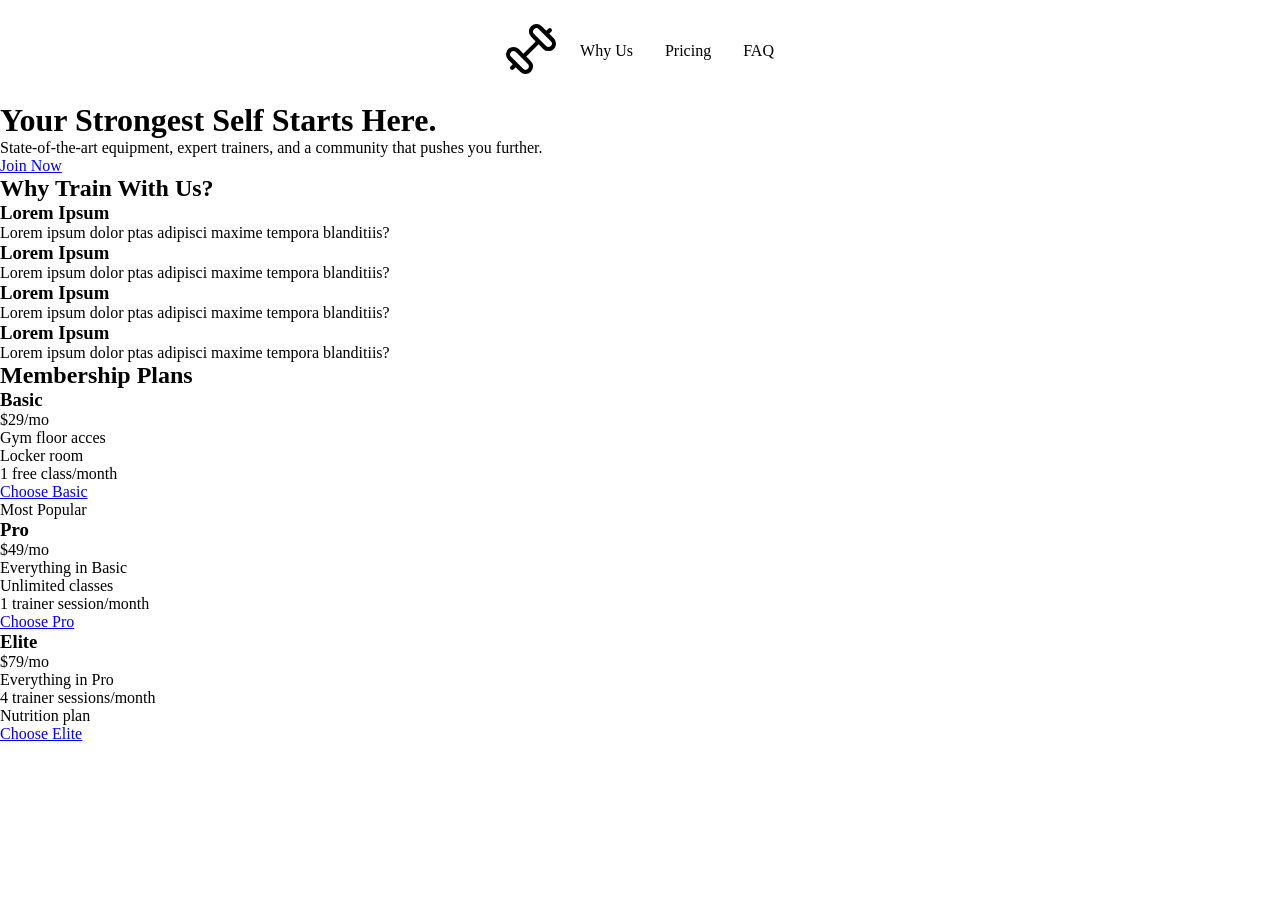
==== index.html @ ecee2700 "era o display column '-'" ====
<!DOCTYPE html>
<html lang="en">
<head>
    <meta charset="UTF-8">
    <meta name="viewport" content="width=device-width, initial-scale=1.0">
    <title>Generic Gym</title>
    <link rel="stylesheet" href="./styles/style.css">
</head>
<body>
    <header class="hero">
        <nav>
            <a href="index.html"><img src="images/gym-svgrepo-com.svg" alt="Generic Gym Logo" id="logo"></a>
            <ul class="nav-links">
                <li>Why Us</li>
                <li>Pricing</li>
                <li>FAQ</li>
            </ul>
        </nav>
        <div class="hero-content">
            <h1>Your Strongest Self Starts Here.</h1>
            <p>State-of-the-art equipment, expert trainers, and a community that pushes you further.</p>
            <a href="#" class="button-primary">Join Now</a>
        </div>
    </header>
    <section id="benefits-section">
        <h2>Why Train With Us?</h2>
        <ul id="benefits-list">
            <li class="benefits-item">
                <h3>Lorem Ipsum</h3>
                <p>Lorem ipsum dolor ptas adipisci maxime tempora blanditiis?</p>
            </li>
            <li class="benefits-item">
                <h3>Lorem Ipsum</h3>
                <p>Lorem ipsum dolor ptas adipisci maxime tempora blanditiis?</p>
            </li>
            <li class="benefits-item">
                <h3>Lorem Ipsum</h3>
                <p>Lorem ipsum dolor ptas adipisci maxime tempora blanditiis?</p>
            </li>
            <li class="benefits-item">
                <h3>Lorem Ipsum</h3>
                <p>Lorem ipsum dolor ptas adipisci maxime tempora blanditiis?</p>
            </li>
        </ul>
    </section>
    <section id="membership-plans-section">
        <h2>Membership Plans</h2>
        <ul id="membership-plans-list">
            <li class="membership-plans-item">
                <h3>Basic</h3>
                <p>&dollar;29<span class="per-month">/mo</span></p>
                <ul>
                    <li>Gym floor acces</li>
                    <li>Locker room</li>
                    <li>1 free class/month</li>
                </ul>
                <a href="#" class="button-secondary">Choose Basic</a>
            </li>
            <li class="membership-plans-item featured">
                <p class="badge">Most Popular</p>
                <h3>Pro</h3>
                <p>&dollar;49<span class="per-month">/mo</span></p>
                <ul>
                    <li>Everything in Basic</li>
                    <li>Unlimited classes</li>
                    <li>1 trainer session/month</li>
                </ul>
                <a href="#" class="button-secondary">Choose Pro</a>
            </li>
            <li class="membership-plans-item">
                <h3>Elite</h3>
                <p>&dollar;79<span class="per-month">/mo</span></p>
                <ul>
                    <li>Everything in Pro</li>
                    <li>4 trainer sessions/month</li>
                    <li>Nutrition plan</li>
                </ul>
                <a href="#" class="button-secondary">Choose Elite</a>
            </li>
        </ul>
    </section>
</body>
</html>
---- styles/style.css ----
/* Reset */
* {
    margin: 0;
    padding: 0;
    box-sizing: border-box;
    
}

#logo {
    width: 50px;
}

nav {
    display: flex;
    gap: 24px;
    align-items: center;
    max-width: 1100px;
    margin: 0 auto;
    padding: 24px 20px;
}

.hero {
    display: flex;
    flex-direction: column;
}
.nav-links {
    display: flex;
    gap: 32px;
}

ul {
    list-style: none;
}
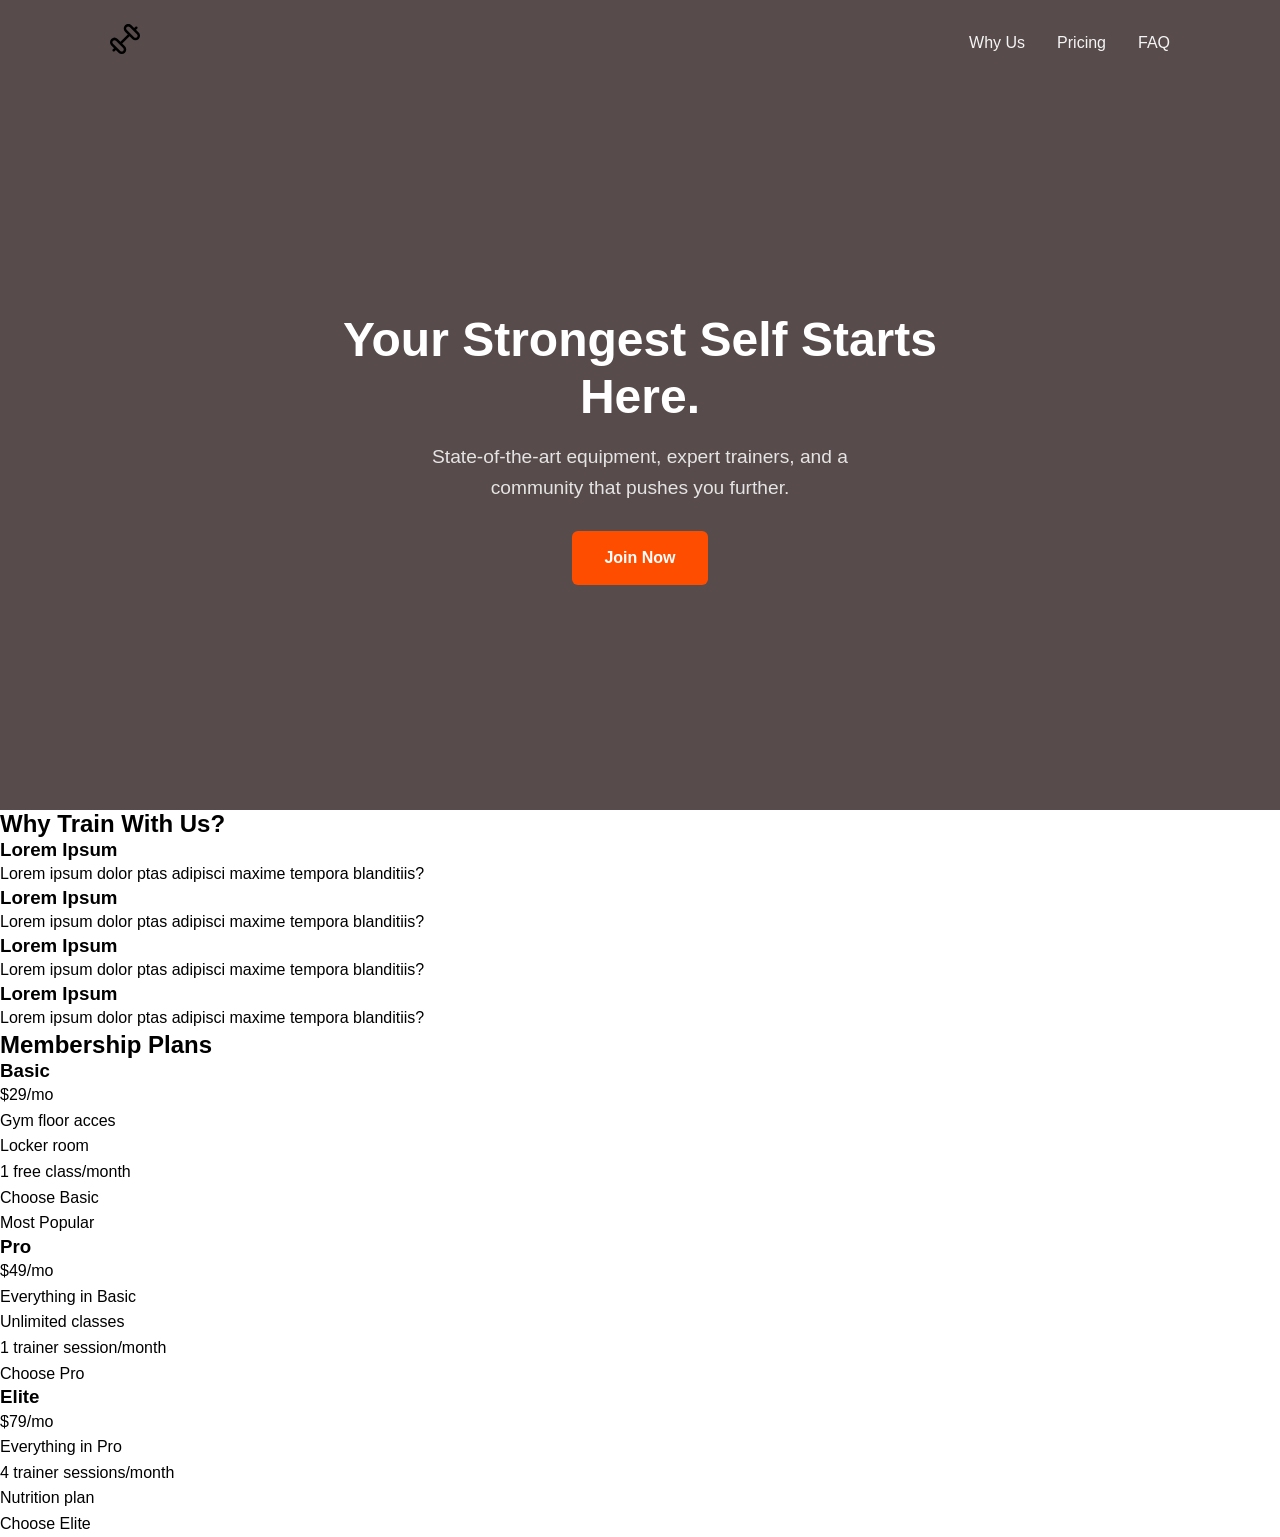
==== commit fbd9bf0a: "made hero" ====
--- a/index.html
+++ b/index.html
@@ -11,15 +11,15 @@
         <nav>
             <a href="index.html"><img src="images/gym-svgrepo-com.svg" alt="Generic Gym Logo" id="logo"></a>
             <ul class="nav-links">
-                <li>Why Us</li>
-                <li>Pricing</li>
-                <li>FAQ</li>
+                <li><a href="#benefits-section">Why Us</a></li>
+                <li><a href="#membership-plans-section">Pricing</a></li>
+                <li><a href="#faq">FAQ</a></li>
             </ul>
         </nav>
         <div class="hero-content">
             <h1>Your Strongest Self Starts Here.</h1>
             <p>State-of-the-art equipment, expert trainers, and a community that pushes you further.</p>
-            <a href="#" class="button-primary">Join Now</a>
+            <a href="#membership-plans-section" class="button-primary">Join Now</a>
         </div>
     </header>
     <section id="benefits-section">
--- a/styles/style.css
+++ b/styles/style.css
@@ -6,14 +6,26 @@
     
 }
 
+:root {
+    --color-primary: #ff4d00;
+    --color-dark: #111111;
+    --color-light: #f5f5f5;
+}
+
+body {
+    font-family: 'Segoe UI', Arial, sans-serif;
+    line-height: 1.6;
+}
+
 #logo {
-    width: 50px;
+    height: 30px;
 }
 
 nav {
     display: flex;
-    gap: 24px;
     align-items: center;
+    justify-content: space-between;
+    width: 100%;
     max-width: 1100px;
     margin: 0 auto;
     padding: 24px 20px;
@@ -22,12 +34,57 @@
 .hero {
     display: flex;
     flex-direction: column;
+    background-color: #574b4b;
+    min-height: 90vh;
 }
 .nav-links {
     display: flex;
     gap: 32px;
+    color: var(--color-light);
 }
 
 ul {
     list-style: none;
+}
+
+a {
+    text-decoration: none;
+    color: inherit;
+}
+
+.hero-content {
+    flex: 1;
+    display: flex;
+    flex-direction: column;
+    align-items: center;
+    justify-content: center;
+    text-align: center;
+    padding: 20px;
+}
+
+h1 {
+    font-size: 3rem;
+    max-width: 700px;
+    color: white;
+    margin-bottom: 16px;
+}
+
+h1, h2, h3 {
+    line-height: 1.2;
+}
+
+.hero-content p {
+    max-width: 500px;
+    font-size: 1.2rem;
+    color: var(--color-light);
+    opacity: 0.9;
+    margin-bottom: 28px;
+}
+
+.button-primary {
+    background: var(--color-primary);
+    color: white;
+    padding: 14px 32px;
+    border-radius: 6px;
+    font-weight: bold;
 }
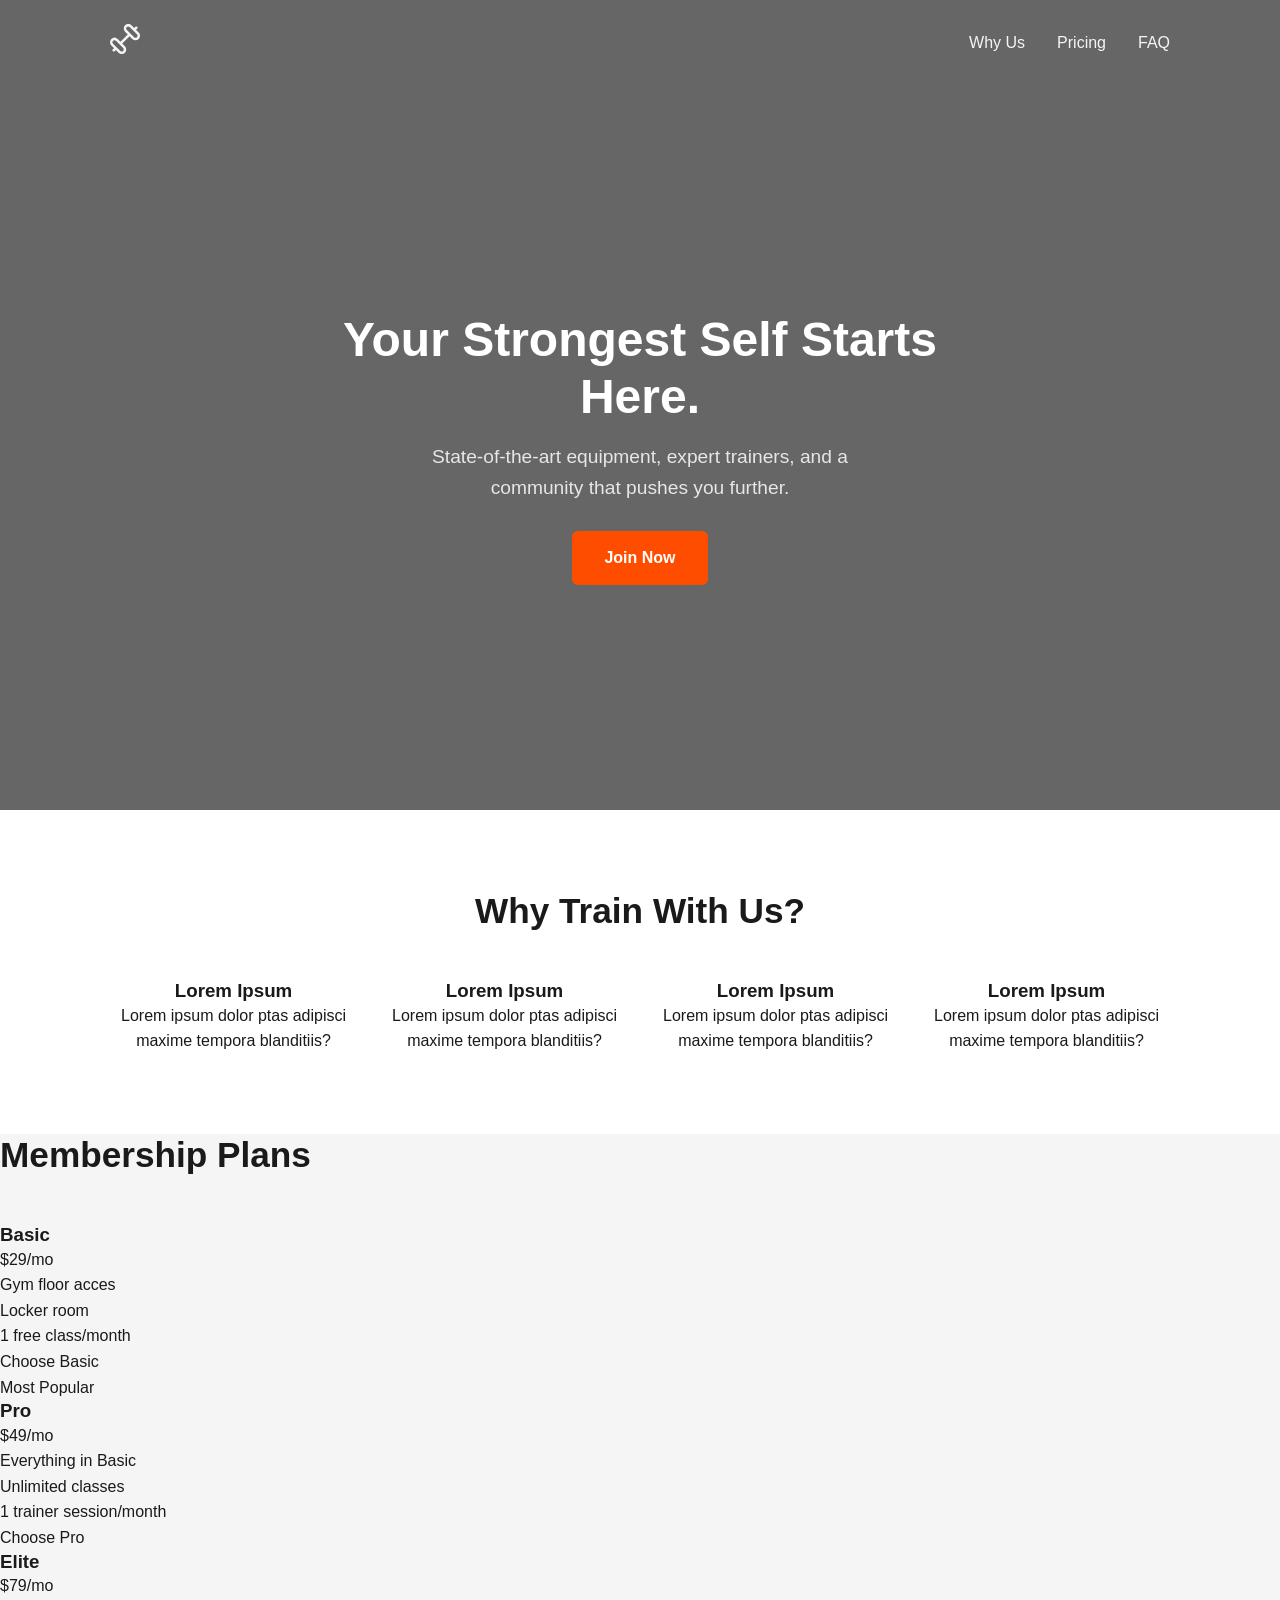
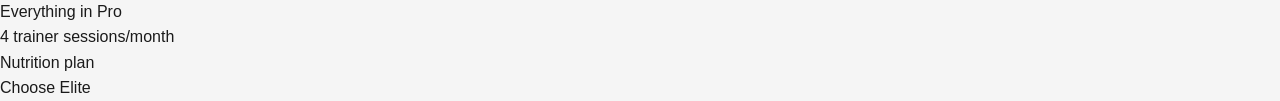
==== commit 30728ca7: "benefits section" ====
--- a/index.html
+++ b/index.html
@@ -9,7 +9,7 @@
 <body>
     <header class="hero">
         <nav>
-            <a href="index.html"><img src="images/gym-svgrepo-com.svg" alt="Generic Gym Logo" id="logo"></a>
+            <a href="index.html"><img src="images/download.svg" alt="Generic Gym Logo" id="logo"></a>
             <ul class="nav-links">
                 <li><a href="#benefits-section">Why Us</a></li>
                 <li><a href="#membership-plans-section">Pricing</a></li>
--- a/styles/style.css
+++ b/styles/style.css
@@ -15,6 +15,7 @@
 body {
     font-family: 'Segoe UI', Arial, sans-serif;
     line-height: 1.6;
+    color: #1a1a1a;
 }
 
 #logo {
@@ -32,9 +33,13 @@
 }
 
 .hero {
+    /*pasted from model*/
+    background: linear-gradient(rgba(0,0,0,0.6), rgba(0,0,0,0.6)),
+              url('https://images.unsplash.com/photo-1534438327276-14e5300c3a48?w=1600') center/cover;
+    /**/
     display: flex;
     flex-direction: column;
-    background-color: #574b4b;
+    /*background-color: #574b4b;*/
     min-height: 90vh;
 }
 .nav-links {
@@ -87,4 +92,27 @@
     padding: 14px 32px;
     border-radius: 6px;
     font-weight: bold;
-}+}
+
+#benefits-section {
+    max-width: 1100px;
+    padding: 80px 20px;
+    margin: 0 auto;
+    text-align: center;
+} 
+
+h2 {
+    font-size: 2.2rem;
+    margin-bottom: 48px;
+}
+
+#benefits-list {
+    display: grid;
+    grid-template-columns: repeat(4, 1fr);
+    gap: 24px;
+    /*entender grid melhor*/
+}
+
+#membership-plans-section {
+    background: var(--color-light);
+}
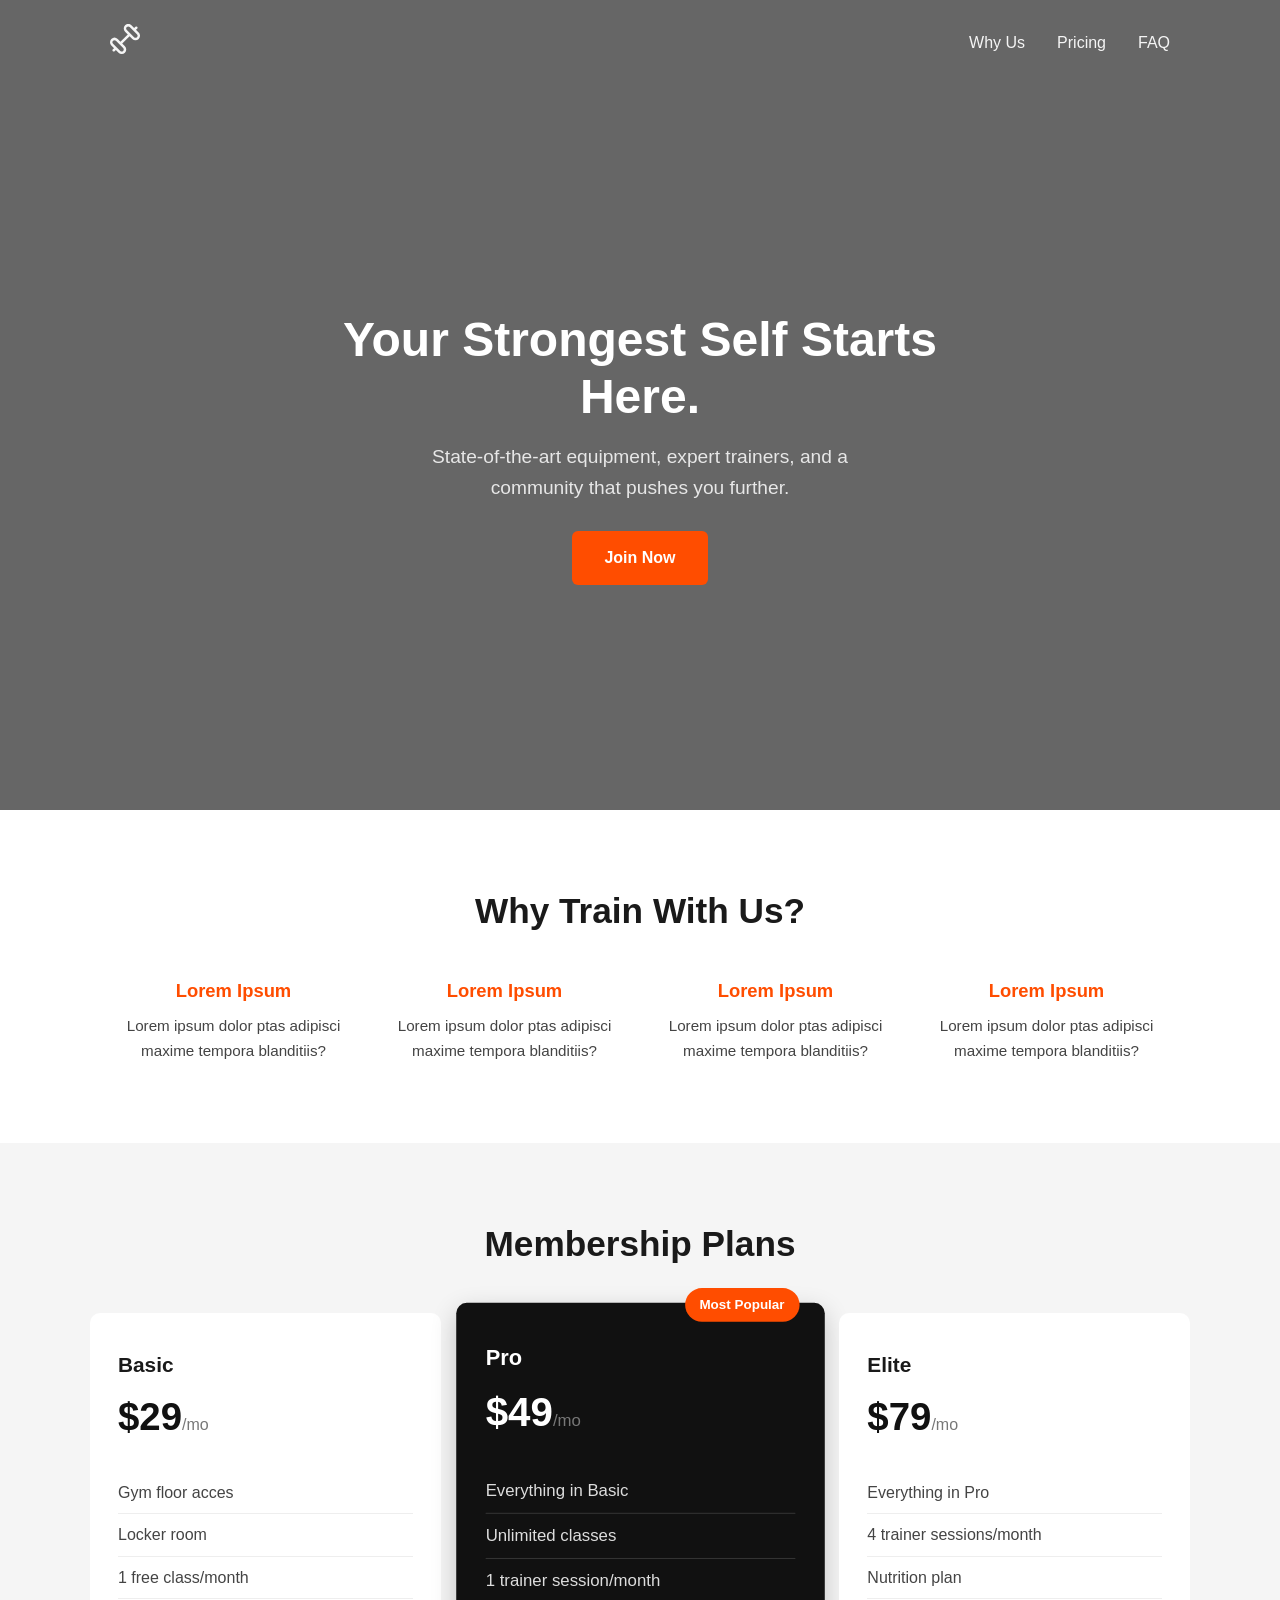
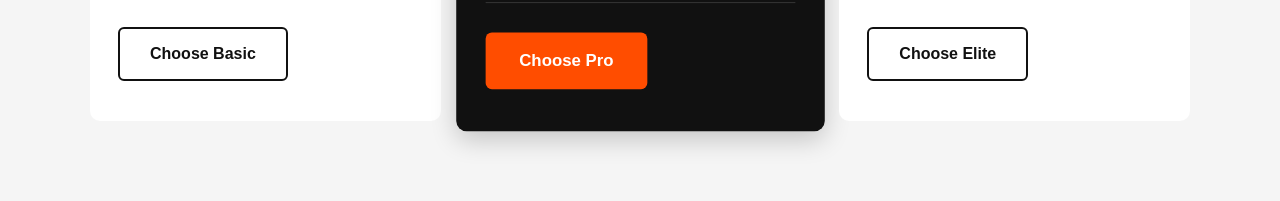
==== commit e2692600: "membership plans" ====
--- a/index.html
+++ b/index.html
@@ -9,7 +9,7 @@
 <body>
     <header class="hero">
         <nav>
-            <a href="index.html"><img src="images/download.svg" alt="Generic Gym Logo" id="logo"></a>
+            <a href="index.html"><img src="images/gym-svgrepo-com-light.svg" alt="Generic Gym Logo" id="logo"></a>
             <ul class="nav-links">
                 <li><a href="#benefits-section">Why Us</a></li>
                 <li><a href="#membership-plans-section">Pricing</a></li>
@@ -48,7 +48,7 @@
         <ul id="membership-plans-list">
             <li class="membership-plans-item">
                 <h3>Basic</h3>
-                <p>&dollar;29<span class="per-month">/mo</span></p>
+                <p class="price">&dollar;29<span class="per-month">/mo</span></p>
                 <ul>
                     <li>Gym floor acces</li>
                     <li>Locker room</li>
@@ -59,17 +59,17 @@
             <li class="membership-plans-item featured">
                 <p class="badge">Most Popular</p>
                 <h3>Pro</h3>
-                <p>&dollar;49<span class="per-month">/mo</span></p>
+                <p class="price">&dollar;49<span class="per-month">/mo</span></p>
                 <ul>
                     <li>Everything in Basic</li>
                     <li>Unlimited classes</li>
                     <li>1 trainer session/month</li>
                 </ul>
-                <a href="#" class="button-secondary">Choose Pro</a>
+                <a href="#" class="button-primary">Choose Pro</a>
             </li>
             <li class="membership-plans-item">
                 <h3>Elite</h3>
-                <p>&dollar;79<span class="per-month">/mo</span></p>
+                <p class="price">&dollar;79<span class="per-month">/mo</span></p>
                 <ul>
                     <li>Everything in Pro</li>
                     <li>4 trainer sessions/month</li>
--- a/styles/style.css
+++ b/styles/style.css
@@ -92,6 +92,13 @@
     padding: 14px 32px;
     border-radius: 6px;
     font-weight: bold;
+    display: inline-block;
+    transition: transform 0.2s ease, background 0.2s ease;
+}
+
+.button-primary:hover {
+  background: #e04400;
+  transform: translateY(-2px);
 }
 
 #benefits-section {
@@ -113,6 +120,117 @@
     /*entender grid melhor*/
 }
 
+.benefits-item {
+    transition: transform 0.3s ease;
+}
+
+.benefits-item:hover {
+  transform: translateY(-6px);
+}
+
+.benefits-item h3 {
+  color: var(--color-primary);
+  margin-bottom: 12px;
+  font-size: 1.15rem;
+}
+
+.benefits-item p {
+  font-size: 0.95rem;
+  color: #444;
+}
+
 #membership-plans-section {
     background: var(--color-light);
-}
+    text-align: center;
+    padding: 80px 20px;
+}
+
+#membership-plans-list {
+    display: grid;
+    grid-template-columns: repeat(3, 1fr);
+    gap: 24px;
+    max-width: 1100px;
+    margin: 0 auto;
+}
+
+.membership-plans-item {
+    text-align: left;
+    background: white;
+    border-radius: 10px;
+    padding: 40px 28px;
+    position: relative;
+}
+
+.price {
+    font-size: 2.4rem;
+    font-weight: bold;
+    color: var(--color-dark);
+    margin-bottom: 24px;
+}
+
+span {
+    font-size: 1rem;
+    color: #777;
+    font-weight: normal;
+}
+
+.membership-plans-item li {
+    color: #444;
+    padding: 8px 0;
+    border-bottom: 1px  solid #eee;
+}
+
+.button-secondary {
+    color: var(--color-dark);
+    padding: 12px 30px;
+    border-radius: 6px;
+    font-weight: bold;
+    border: var(--color-dark) solid 2px;
+    display: inline-block;
+    transition: background 0.2s ease, color 0.2s ease;
+}
+
+.button-secondary:hover {
+    background: var(--color-dark);
+    color: white;
+}
+
+.membership-plans-item ul {
+    margin-bottom: 28px;
+}
+
+.membership-plans-item h3 {
+    font-size: 1.3rem;
+    margin-bottom: 8px;
+}
+
+.featured {
+    background: var(--color-dark);
+    transform: scale(1.05);
+    box-shadow: 0 8px 24px rgba(0,0,0,0.2);
+}
+
+.featured h3 {
+    color: white;
+}
+
+.featured .price {
+    color: white;
+}
+
+.featured li {
+    color: #ddd;
+    border-bottom: 1px solid #333;
+}
+
+.badge {
+    position: absolute;
+    top: -14px;
+    right: 24px;
+    background: var(--color-primary);
+    color: white;
+    padding: 6px 14px;
+    border-radius: 20px;
+    font-size: 0.8rem;
+    font-weight: bold;
+}
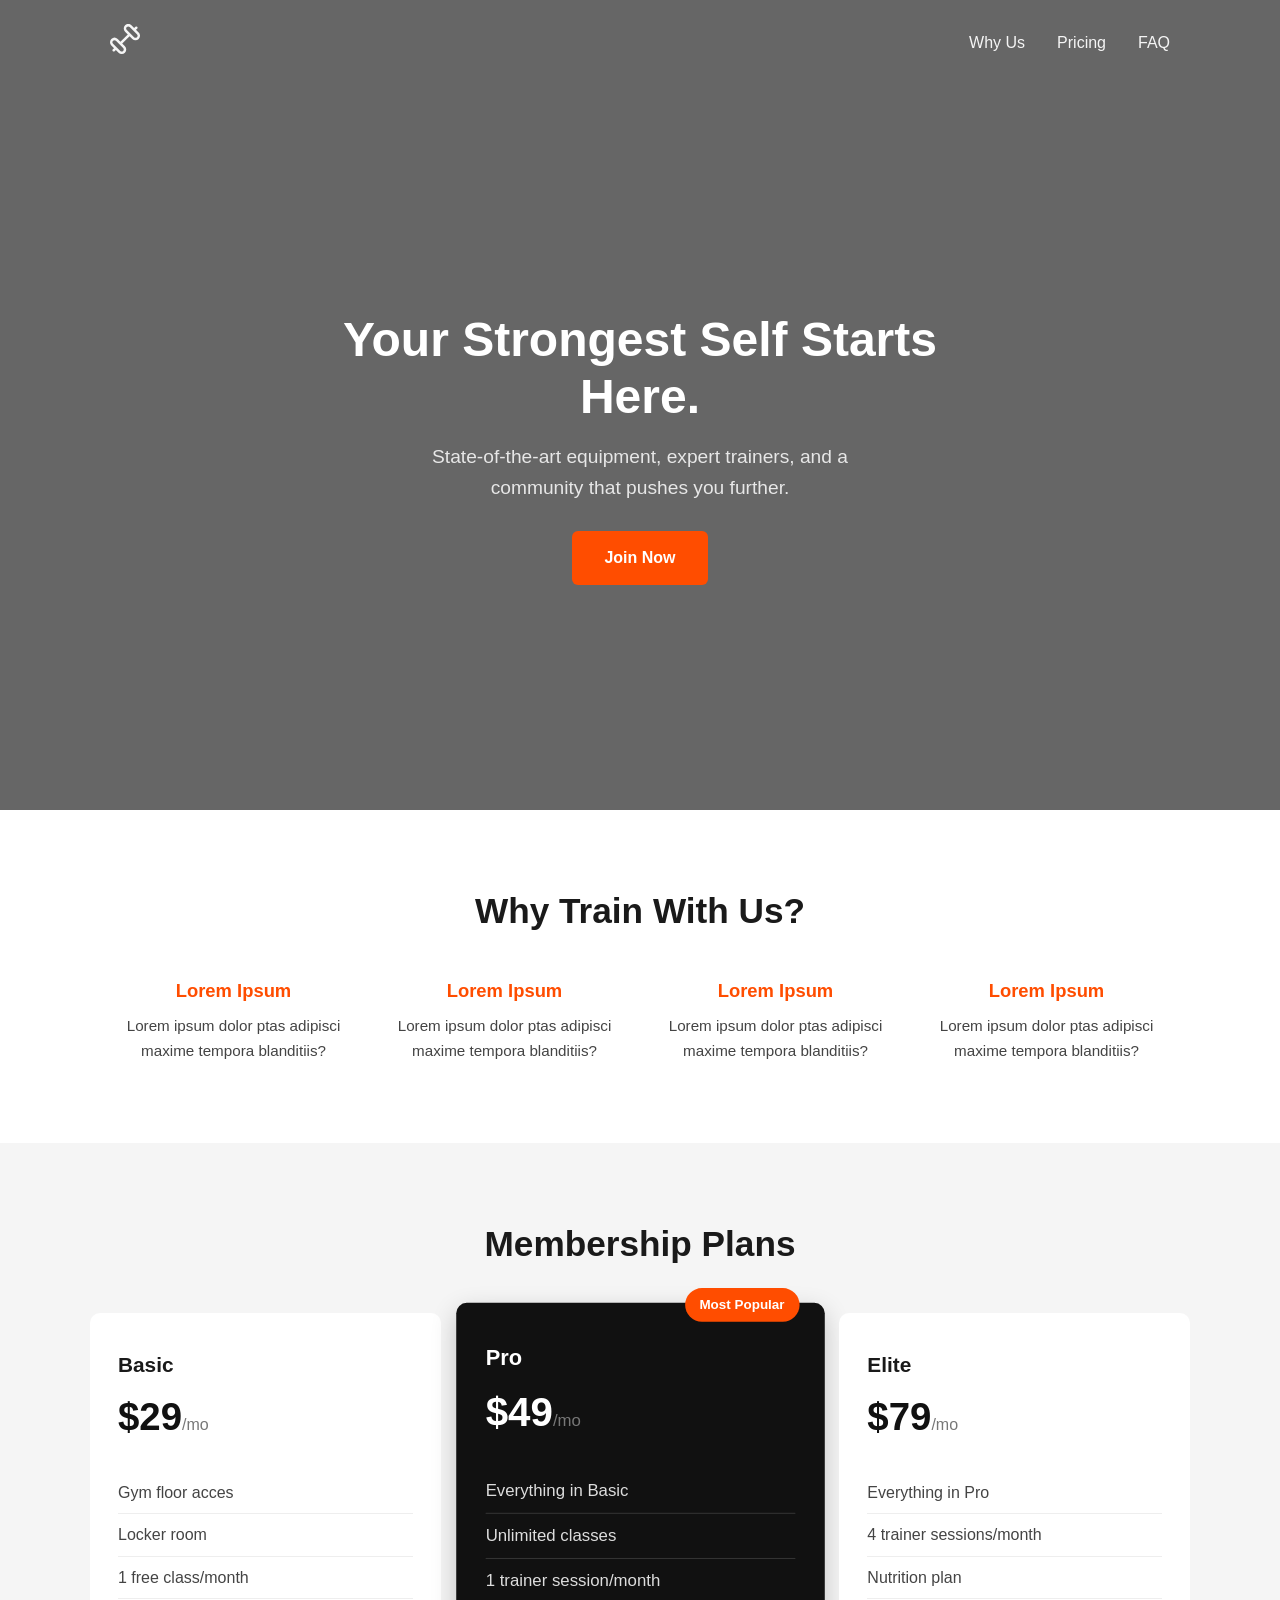
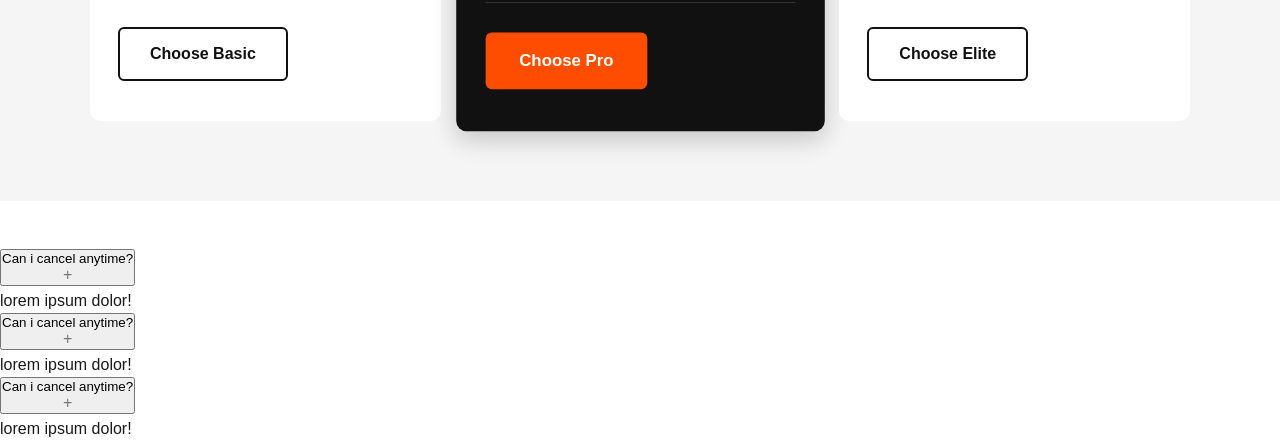
==== commit 0a2569c9: "faq htnl[" ====
--- a/index.html
+++ b/index.html
@@ -79,5 +79,22 @@
             </li>
         </ul>
     </section>
+    <section id="faq">
+        <h2></h2>
+        <ul id="questions-list">
+            <li class="question">
+                <button class="question-button">Can i cancel anytime?</p><span>+</span></button>
+                <p class="answer">lorem ipsum dolor!</p>
+            </li>
+            <li class="question">
+                <button class="question-button">Can i cancel anytime?</p><span>+</span></button>
+                <p class="answer">lorem ipsum dolor!</p>
+            </li>
+            <li class="question">
+                <button class="question-button">Can i cancel anytime?</p><span>+</span></button>
+                <p class="answer">lorem ipsum dolor!</p>
+            </li>
+        </ul>
+    </section>
 </body>
 </html>
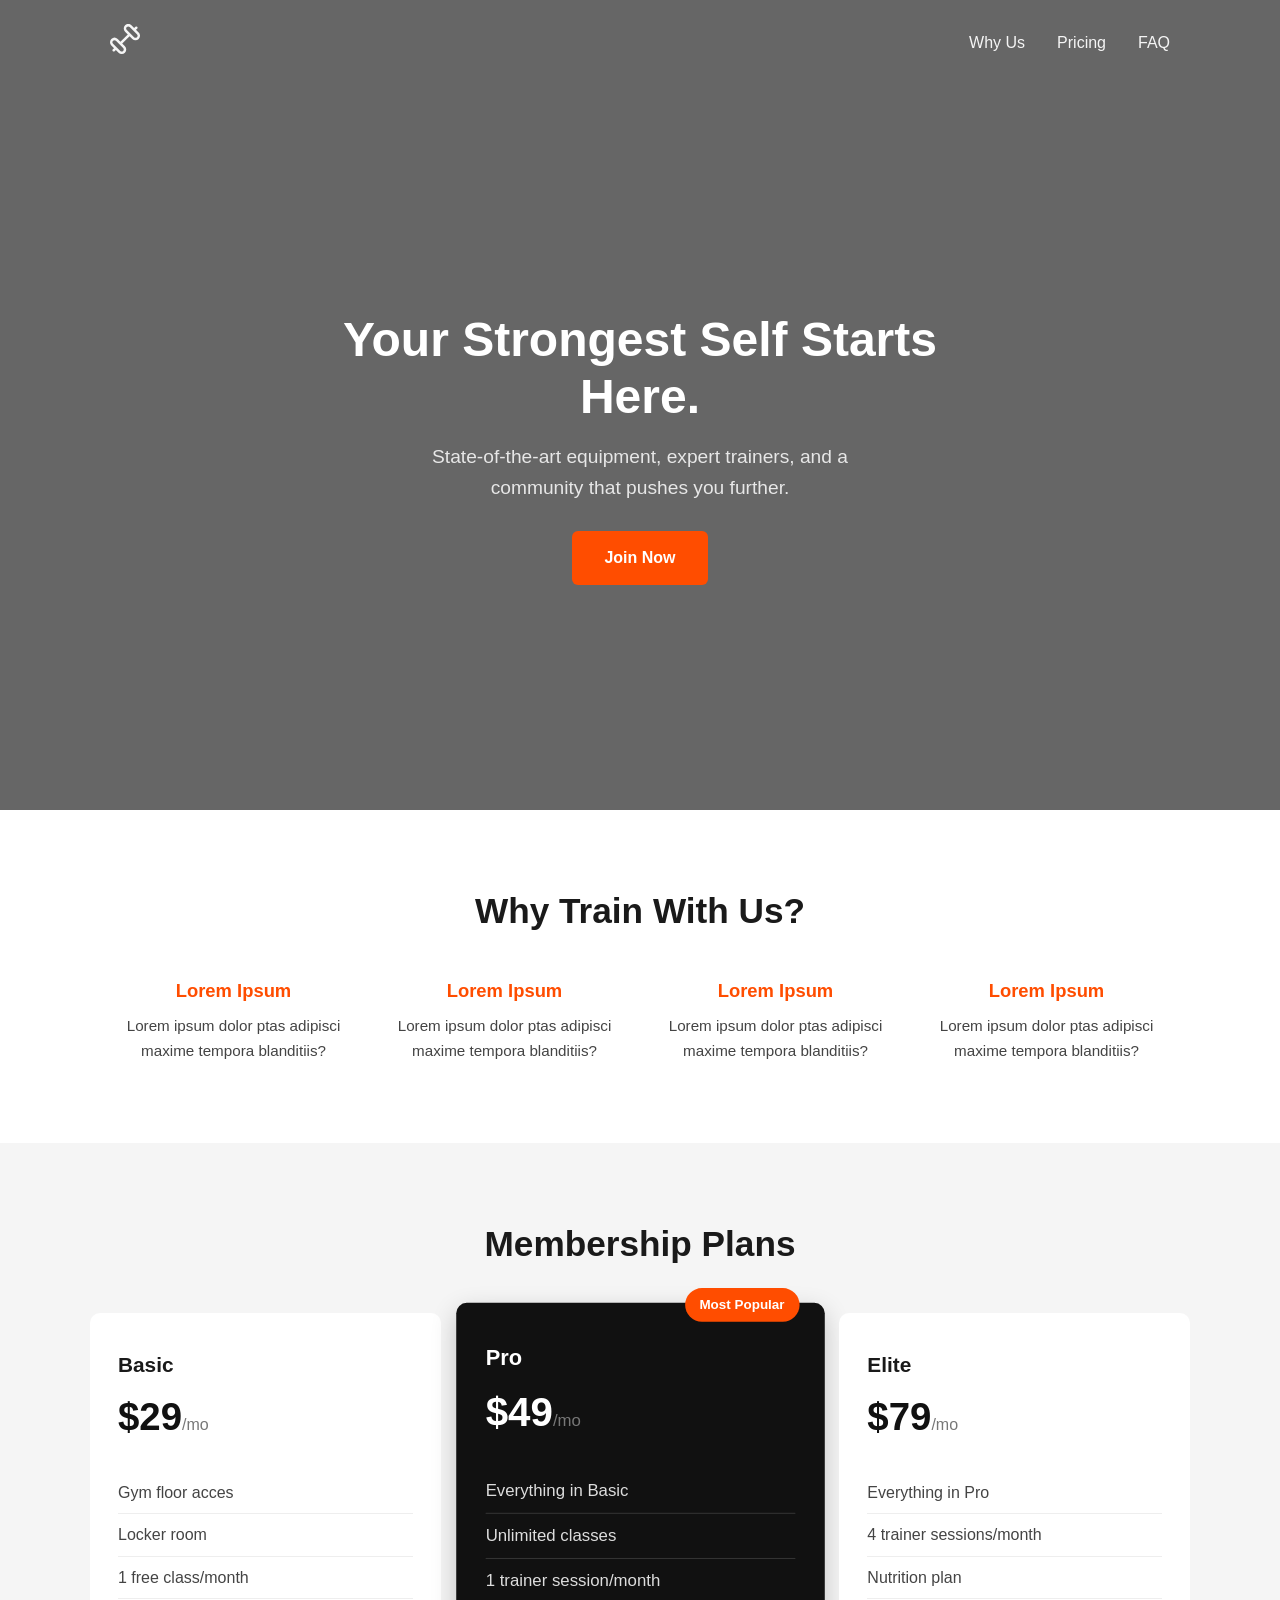
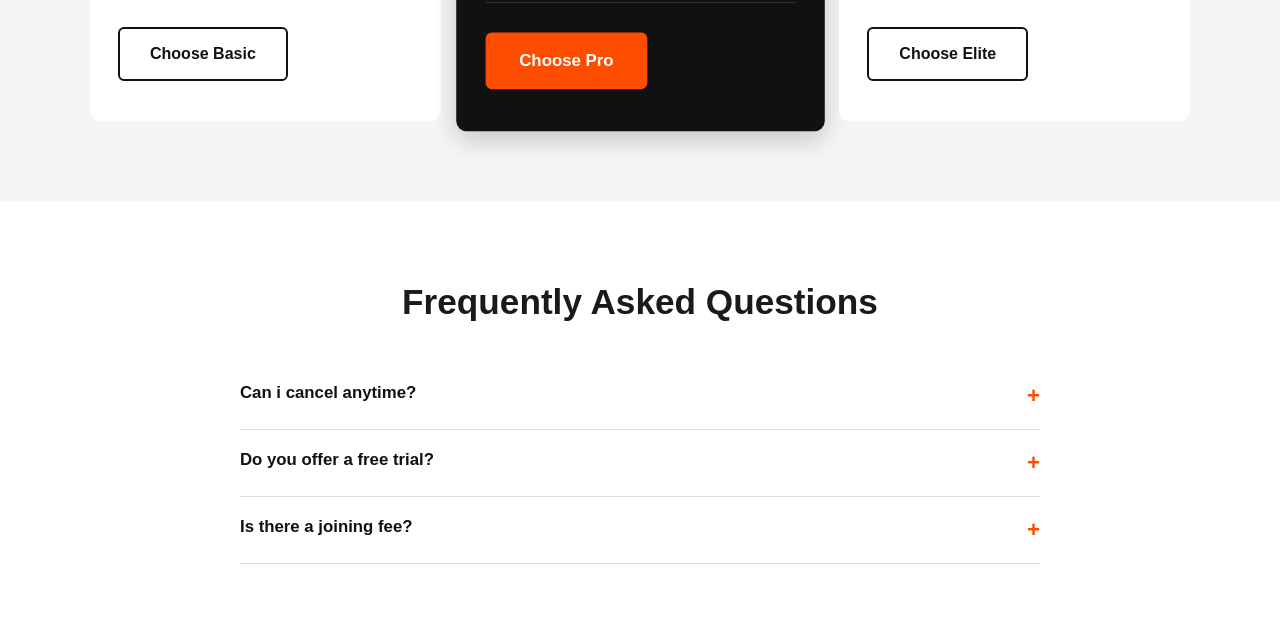
==== commit eb89ac69: "faq css and script" ====
--- a/index.html
+++ b/index.html
@@ -80,21 +80,22 @@
         </ul>
     </section>
     <section id="faq">
-        <h2></h2>
+        <h2>Frequently Asked Questions</h2>
         <ul id="questions-list">
             <li class="question">
-                <button class="question-button">Can i cancel anytime?</p><span>+</span></button>
+                <button class="question-button">Can i cancel anytime?<span>+</span></button>
                 <p class="answer">lorem ipsum dolor!</p>
             </li>
             <li class="question">
-                <button class="question-button">Can i cancel anytime?</p><span>+</span></button>
+                <button class="question-button">Do you offer a free trial?<span>+</span></button>
                 <p class="answer">lorem ipsum dolor!</p>
             </li>
             <li class="question">
-                <button class="question-button">Can i cancel anytime?</p><span>+</span></button>
+                <button class="question-button">Is there a joining fee?<span>+</span></button>
                 <p class="answer">lorem ipsum dolor!</p>
             </li>
         </ul>
     </section>
+    <script src="./scripts/script.js"></script>
 </body>
 </html>
--- a/styles/style.css
+++ b/styles/style.css
@@ -233,4 +233,54 @@
     border-radius: 20px;
     font-size: 0.8rem;
     font-weight: bold;
+}
+
+#faq {
+    display: flex;
+    flex-direction: column;
+    justify-content: center;
+    align-items: center;
+    padding: 80px 20px;
+}
+
+#faq h2 {
+    margin-bottom: 40px;
+}
+
+#questions-list {
+    display: flex;
+    flex-direction: column;
+    width: 100%;
+    max-width: 800px;
+}
+
+.question {
+    width: 100%;
+    border-bottom: solid 1px #ddd;
+}
+
+.question-button {
+    display: flex;
+    justify-content: space-between;
+    width: 100%;
+    background: none;
+    border: none;
+    padding: 20px 0;
+    font-size: 1.05rem;
+    font-weight: 600;
+    color: var(--color-dark);
+    cursor: pointer;
+    text-align: left;
+}
+
+.question-button span {
+    color: var(--color-primary);
+    font-size: 1.4rem;
+    font-weight: 600;
+}
+
+.answer {
+    display: none;
+    padding-bottom: 20px;
+    color: #555;
 }
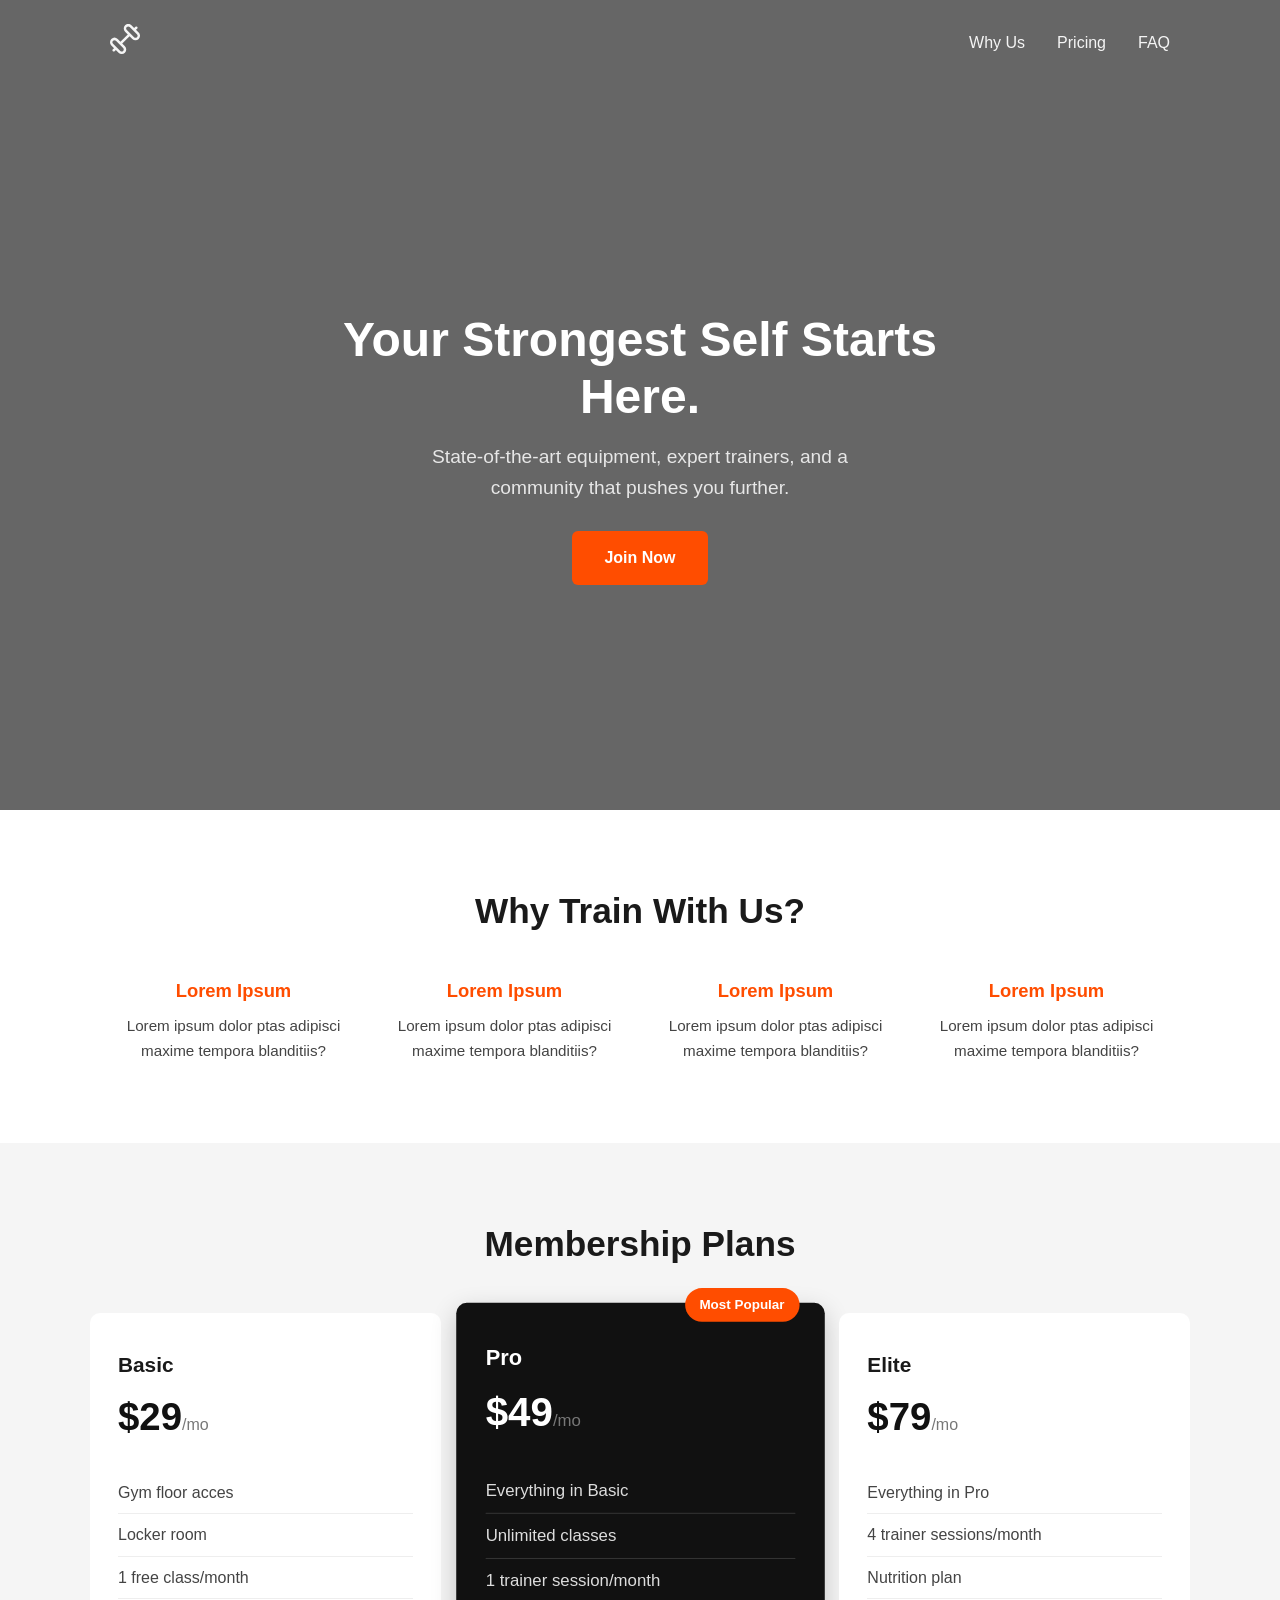
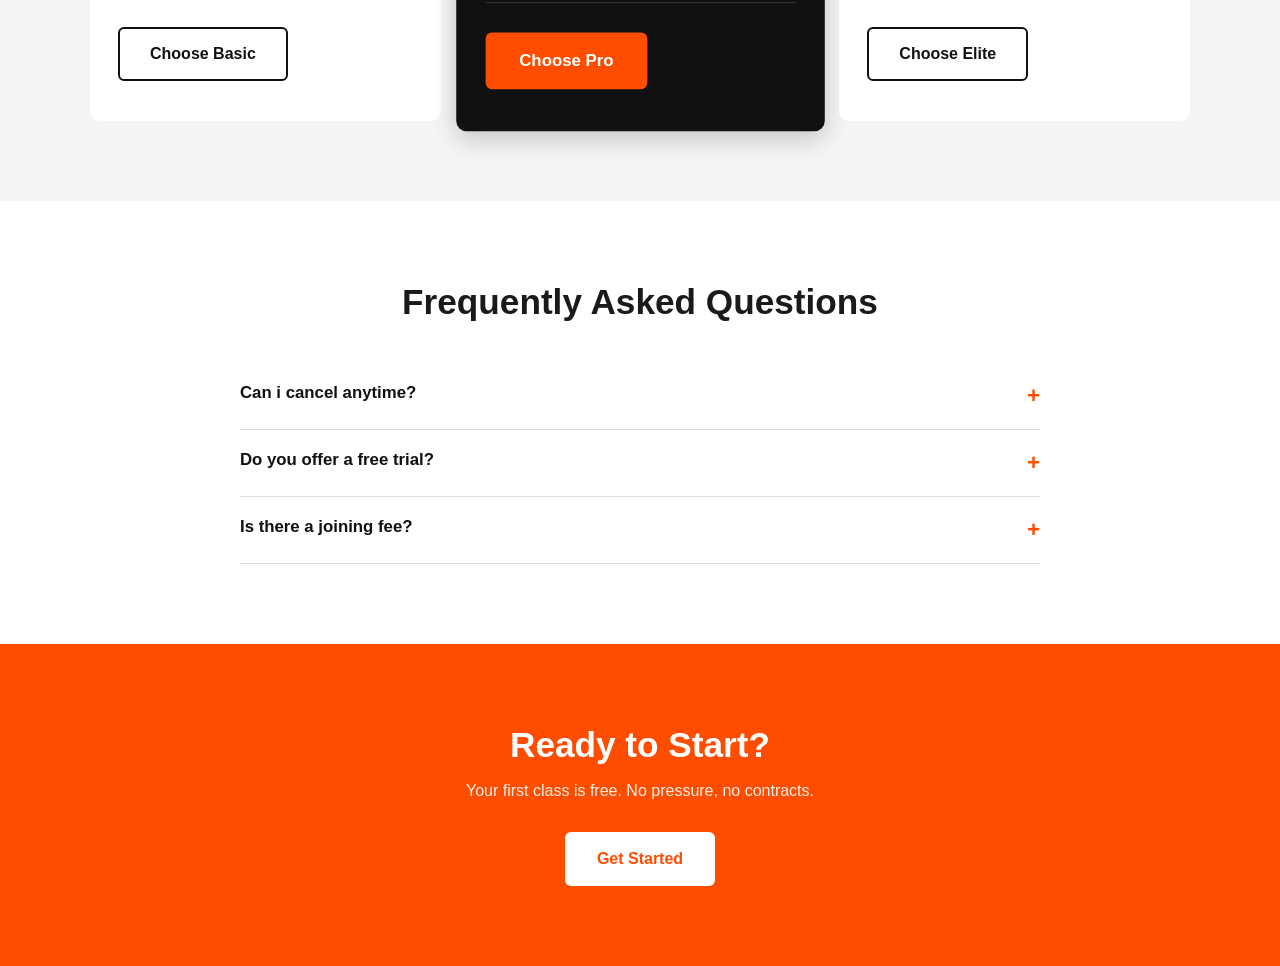
==== commit 27408574: "final call to action" ====
--- a/index.html
+++ b/index.html
@@ -96,6 +96,11 @@
             </li>
         </ul>
     </section>
+    <section id="final-cta">
+        <h2>Ready to Start?</h2>
+        <p>Your first class is free. No pressure, no contracts.</p>
+        <a href="#membership-plans-section" class="button-primary">Get Started</a>
+    </section>
     <script src="./scripts/script.js"></script>
 </body>
 </html>
--- a/styles/style.css
+++ b/styles/style.css
@@ -283,4 +283,25 @@
     display: none;
     padding-bottom: 20px;
     color: #555;
+}
+
+#final-cta {
+    background: var(--color-primary);
+    color: white;
+    text-align: center;
+    padding: 80px 20px;
+}
+
+#final-cta h2 {
+    margin-bottom: 12px;
+}
+
+#final-cta p {
+    margin-bottom: 28px;
+    opacity: 0.9;
+}
+
+#final-cta a {
+    background: white;
+    color: var(--color-primary);
 }
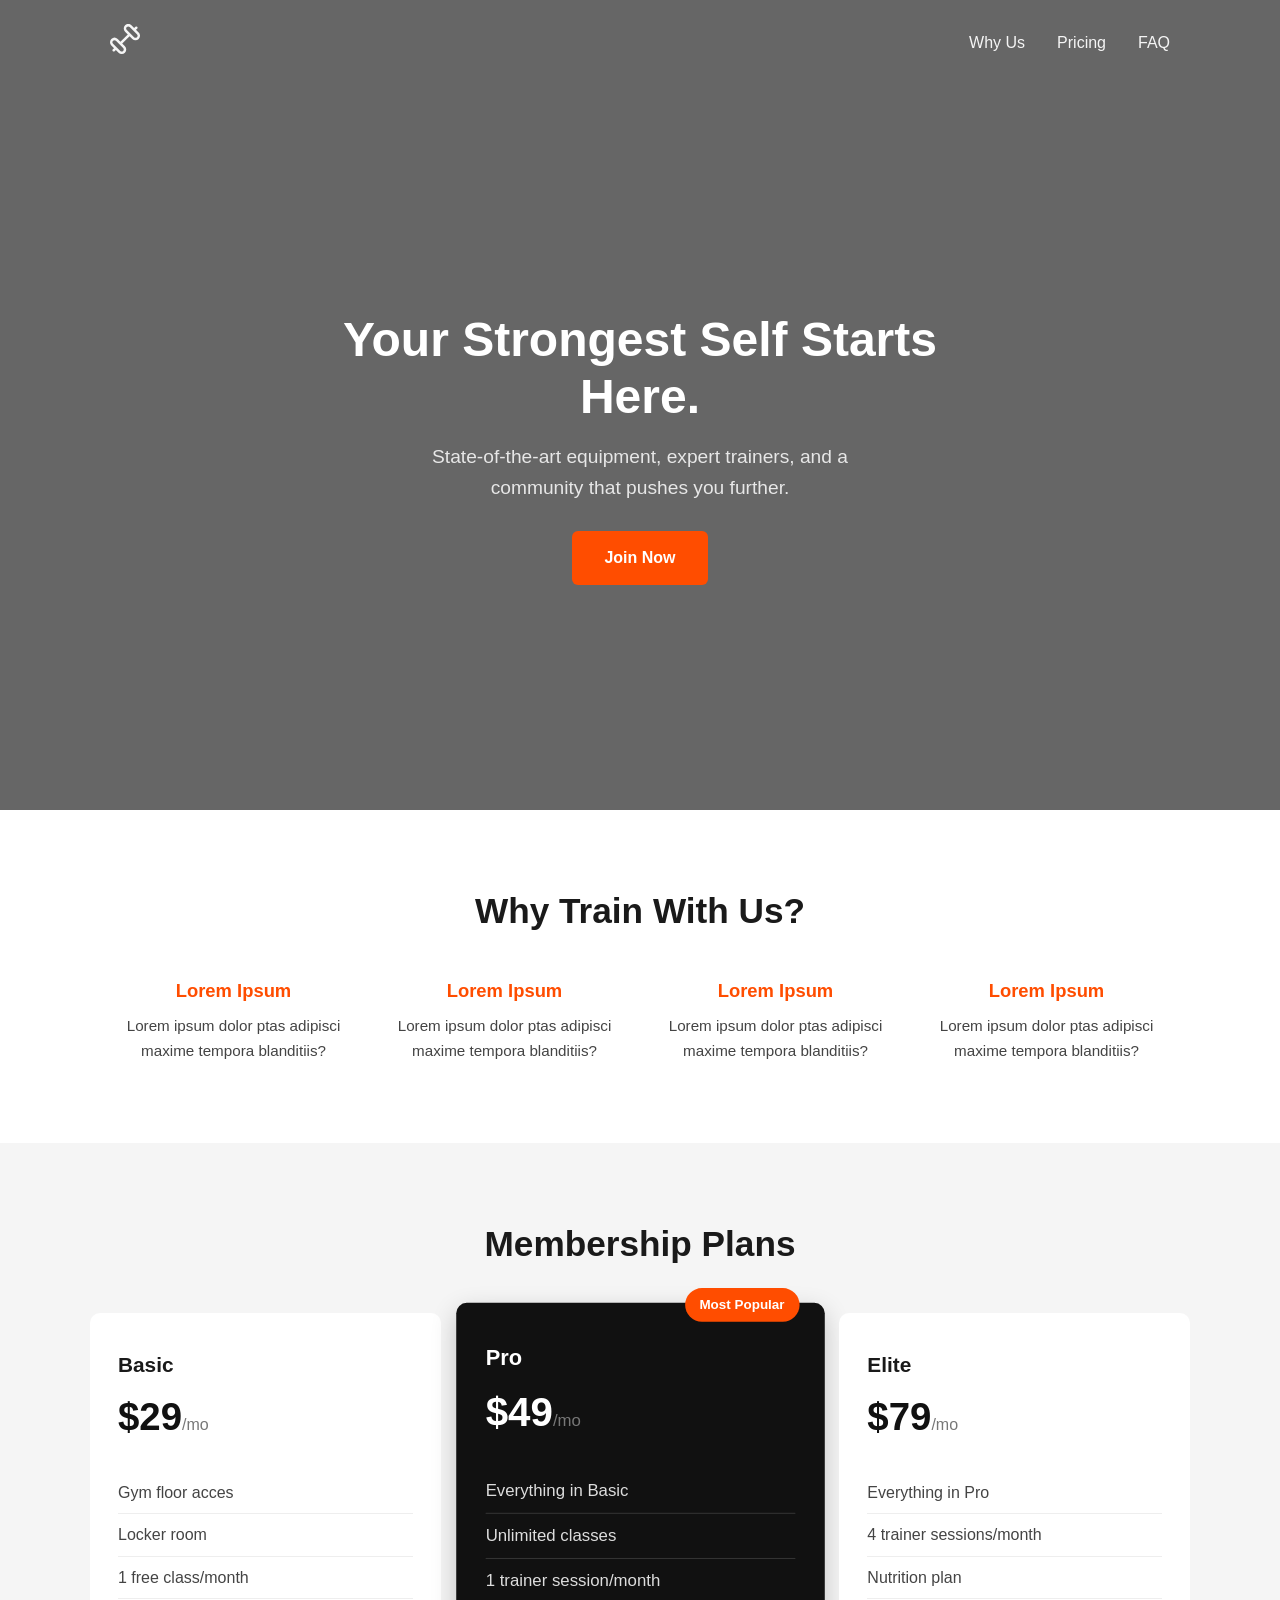
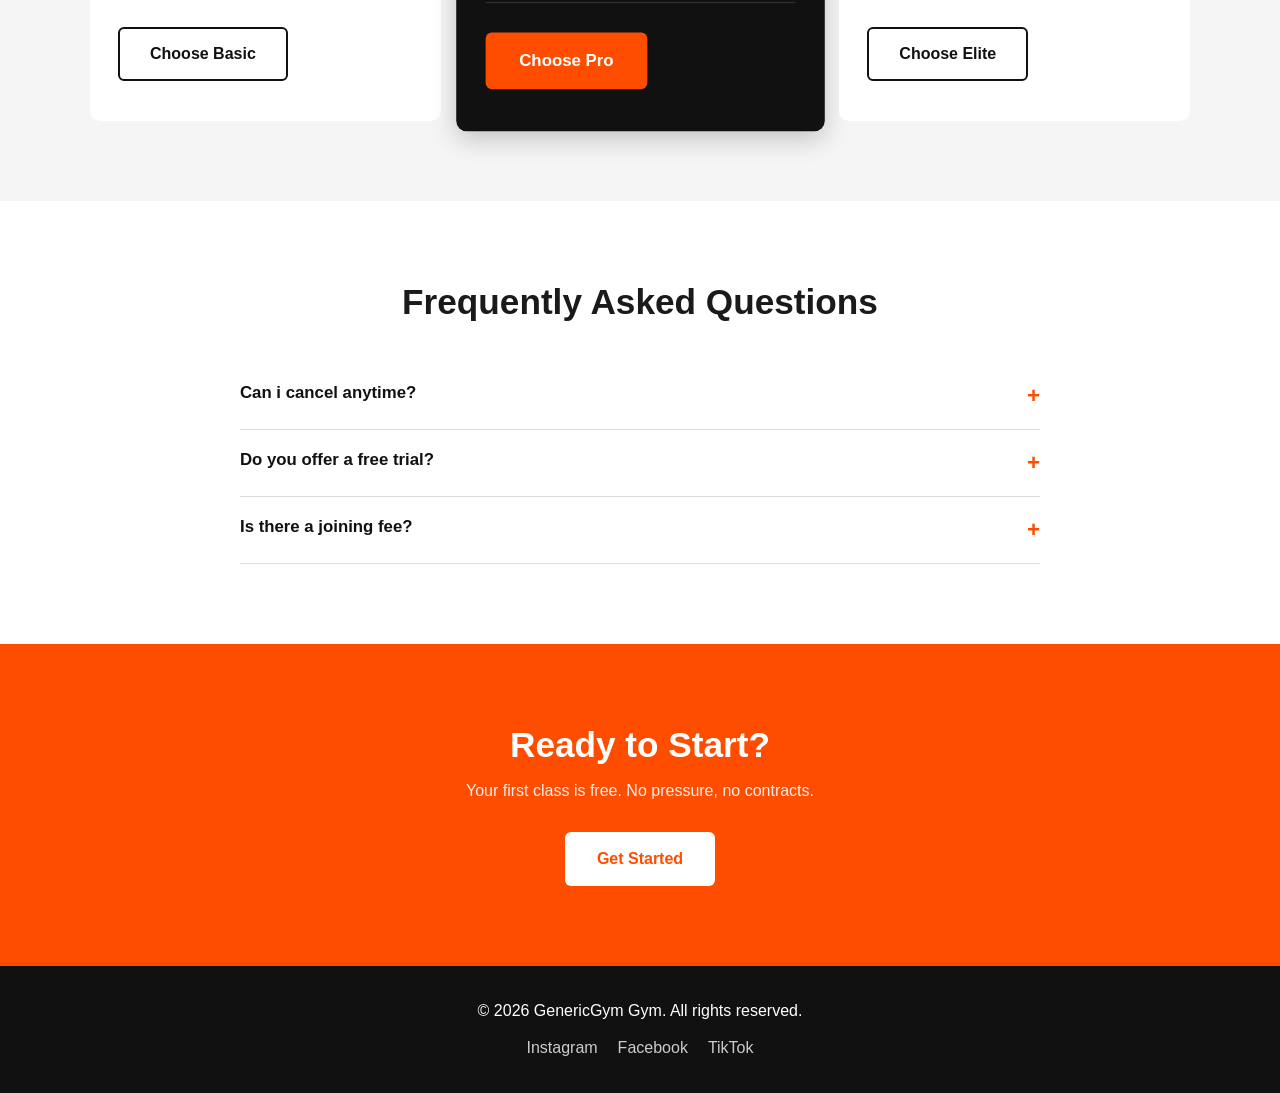
==== commit 3761a2b9: "footer" ====
--- a/index.html
+++ b/index.html
@@ -101,6 +101,14 @@
         <p>Your first class is free. No pressure, no contracts.</p>
         <a href="#membership-plans-section" class="button-primary">Get Started</a>
     </section>
+    <footer>
+        <p>&copy; 2026 GenericGym Gym. All rights reserved.</p>
+        <ul class="social-media-list">
+            <li class="social-media-link">Instagram</li>
+            <li class="social-media-link">Facebook</li>
+            <li class="social-media-link">TikTok</li>
+        </ul>
+    </footer>
     <script src="./scripts/script.js"></script>
 </body>
 </html>
--- a/styles/style.css
+++ b/styles/style.css
@@ -304,4 +304,20 @@
 #final-cta a {
     background: white;
     color: var(--color-primary);
+}
+
+footer {
+    background: var(--color-dark);
+    color: white;
+    text-align: center;
+    padding: 32px 20px;
+}
+
+footer ul{
+    display: flex;
+    justify-content: center;
+    gap: 20px;
+    margin-top: 12px;
+    color: #ccc;
+    
 }
